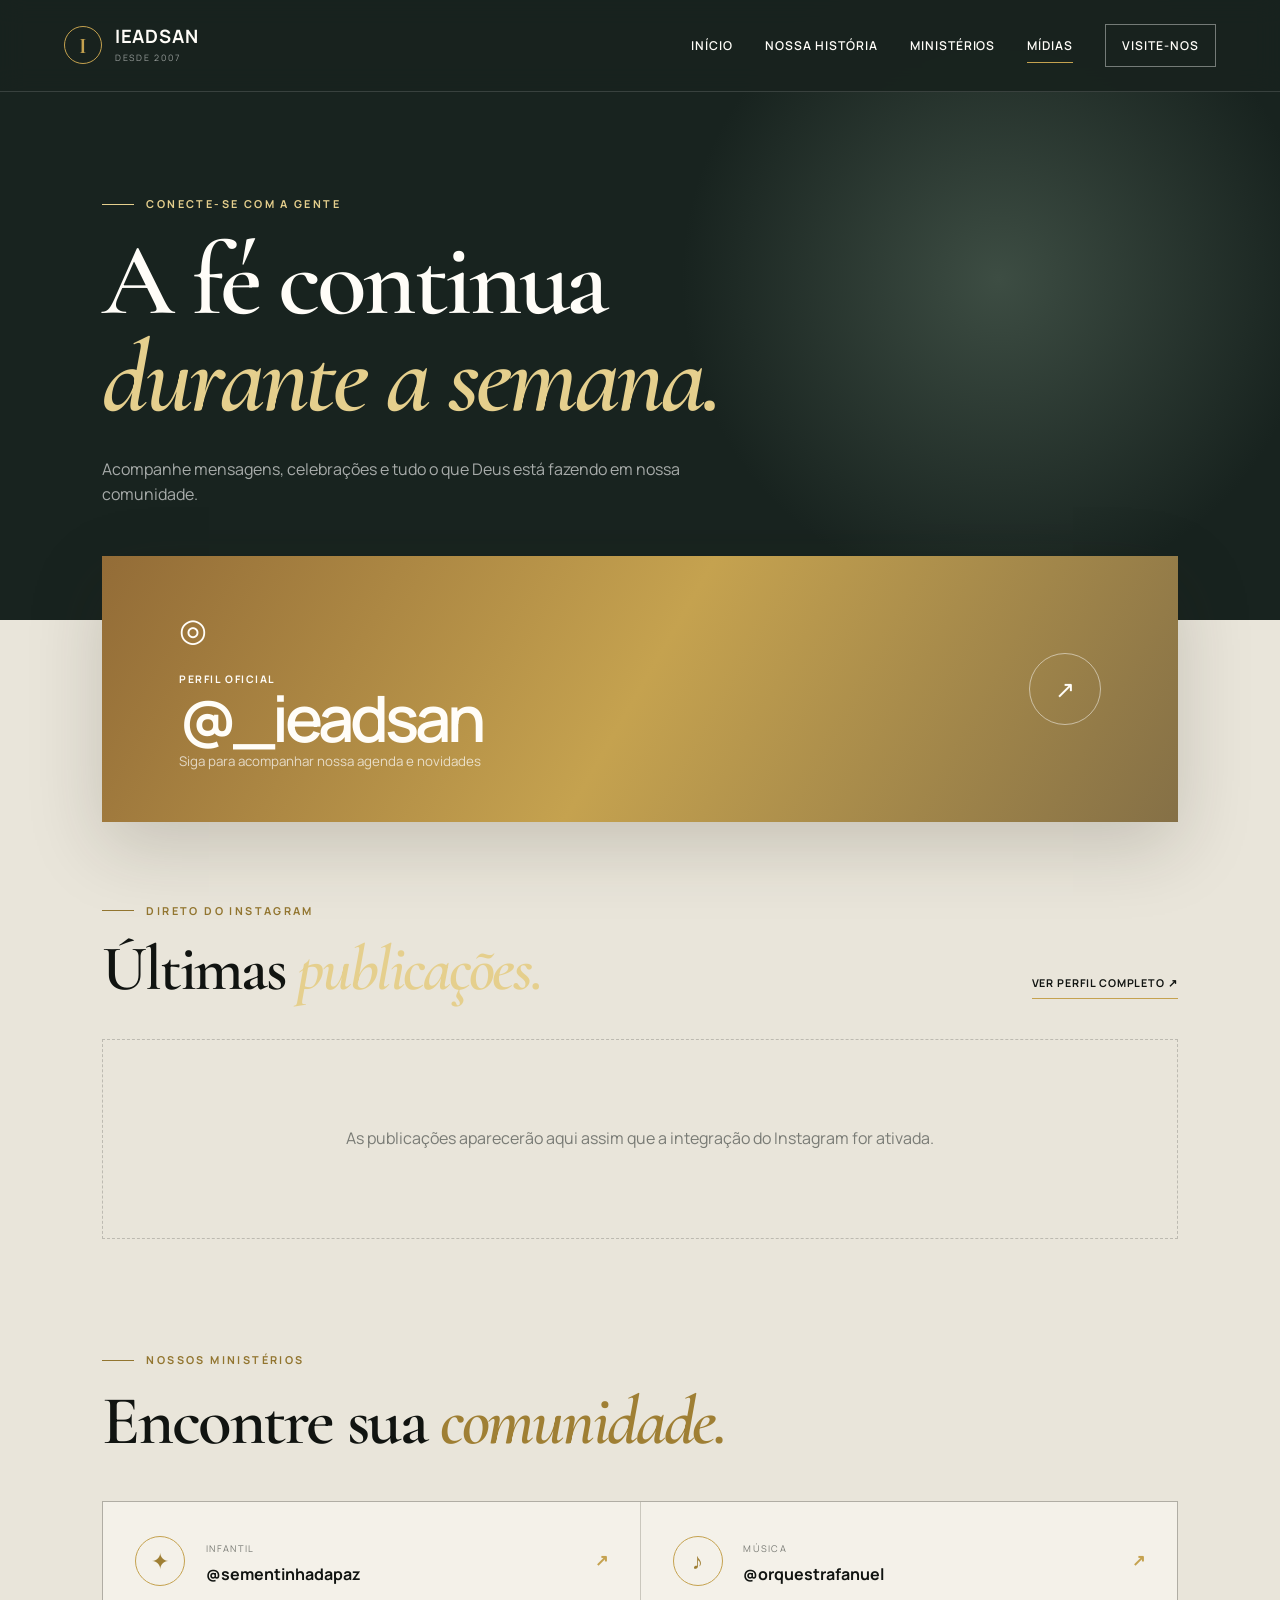
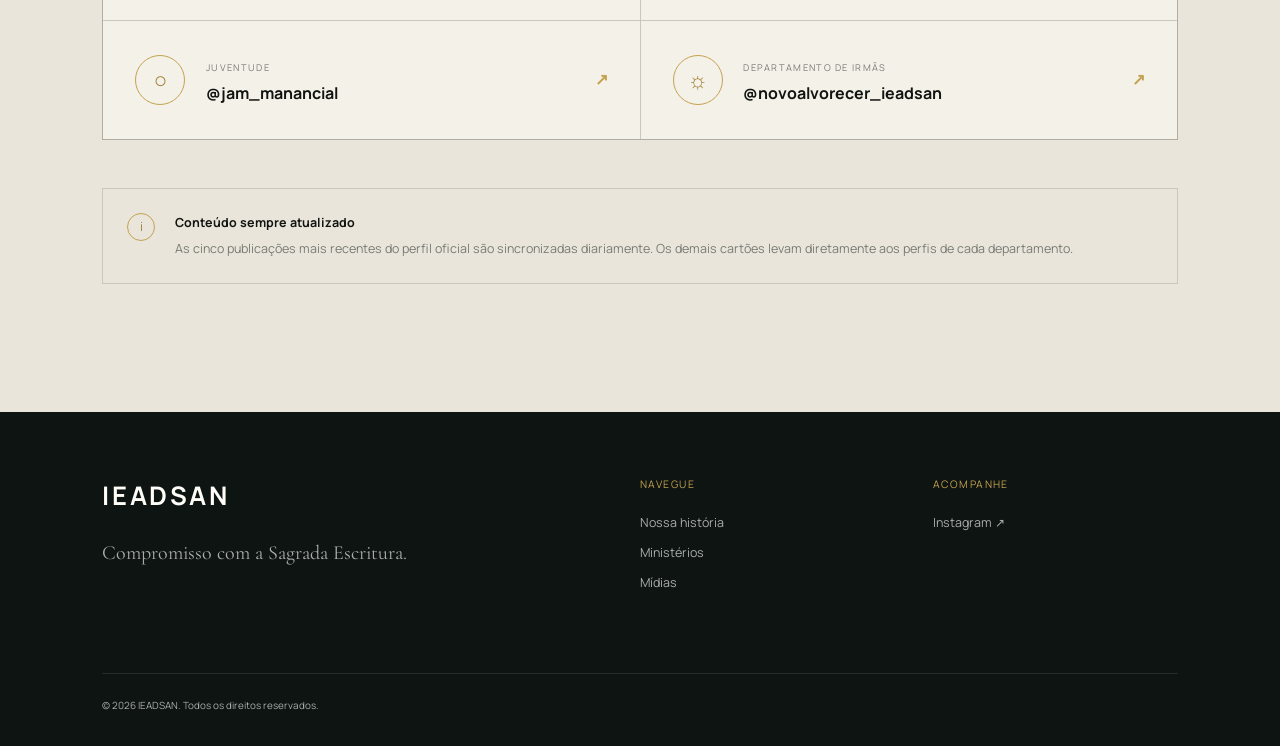
==== midias.html @ f5cc2887 "feat: cria site institucional da IEADSAN" ====
<!doctype html>
<html lang="pt-BR">
  <head>
    <meta charset="UTF-8" />
    <meta name="viewport" content="width=device-width, initial-scale=1.0" />
    <meta name="description" content="Acompanhe as novidades, cultos e ministérios da IEADSAN nas redes sociais." />
    <meta name="theme-color" content="#18231f" />
    <title>Mídias | IEADSAN</title>
    <link rel="preconnect" href="https://fonts.googleapis.com" />
    <link rel="preconnect" href="https://fonts.gstatic.com" crossorigin />
    <link href="https://fonts.googleapis.com/css2?family=Cormorant+Garamond:wght@600;700&family=Manrope:wght@400;500;600;700&display=swap" rel="stylesheet" />
    <link rel="stylesheet" href="assets/css/styles.css" />
    <script src="assets/js/main.js" defer></script>
  </head>
  <body>
    <a class="skip-link" href="#conteudo">Ir para o conteúdo</a>
    <header class="site-header solid" data-header>
      <a class="brand" href="index.html" aria-label="IEADSAN — página inicial"><span class="brand-mark" aria-hidden="true">I</span><span><strong>IEADSAN</strong><small>Desde 2007</small></span></a>
      <button class="menu-toggle" type="button" aria-expanded="false" aria-controls="menu-principal"><span></span><span></span><span></span><span class="sr-only">Abrir menu</span></button>
      <nav id="menu-principal" class="main-nav" aria-label="Navegação principal"><a href="index.html">Início</a><a href="index.html#nossa-historia">Nossa história</a><a href="index.html#ministerios">Ministérios</a><a class="active" href="midias.html">Mídias</a><a class="nav-cta" href="index.html#visite-nos">Visite-nos</a></nav>
    </header>

    <main id="conteudo" class="media-page">
      <section class="media-hero">
        <p class="eyebrow reveal">Conecte-se com a gente</p>
        <h1 class="reveal">A fé continua<br /><em>durante a semana.</em></h1>
        <p class="reveal">Acompanhe mensagens, celebrações e tudo o que Deus está fazendo em nossa comunidade.</p>
      </section>

      <section class="social-hub section-shell">
        <a class="main-profile reveal" href="https://www.instagram.com/_ieadsan/" target="_blank" rel="noreferrer">
          <div><span class="instagram-icon">◎</span><p>Perfil oficial</p><h2>@_ieadsan</h2><small>Siga para acompanhar nossa agenda e novidades</small></div><span class="arrow-circle">↗</span>
        </a>

        <section class="latest-posts reveal" aria-labelledby="ultimas-publicacoes">
          <div class="posts-heading">
            <div><p class="eyebrow dark">Direto do Instagram</p><h2 id="ultimas-publicacoes">Últimas <em>publicações.</em></h2></div>
            <a href="https://www.instagram.com/_ieadsan/" target="_blank" rel="noreferrer">Ver perfil completo ↗</a>
          </div>
          <div class="instagram-feed" data-instagram-feed aria-live="polite">
            <p class="feed-fallback">As publicações aparecerão aqui assim que a integração do Instagram for ativada.</p>
          </div>
        </section>

        <div class="social-heading reveal"><p class="eyebrow dark">Nossos ministérios</p><h2>Encontre sua <em>comunidade.</em></h2></div>
        <div class="profile-grid">
          <a class="profile-card reveal" href="https://www.instagram.com/sementinhadapaz/" target="_blank" rel="noreferrer"><span>✦</span><div><small>Infantil</small><h3>@sementinhadapaz</h3></div><b>↗</b></a>
          <a class="profile-card reveal" href="https://www.instagram.com/orquestrafanuel/" target="_blank" rel="noreferrer"><span>♪</span><div><small>Música</small><h3>@orquestrafanuel</h3></div><b>↗</b></a>
          <a class="profile-card reveal" href="https://www.instagram.com/jam_manancial/" target="_blank" rel="noreferrer"><span>○</span><div><small>Juventude</small><h3>@jam_manancial</h3></div><b>↗</b></a>
          <a class="profile-card reveal" href="https://www.instagram.com/novoalvorecer_ieadsan/" target="_blank" rel="noreferrer"><span>☼</span><div><small>Departamento de Irmãs</small><h3>@novoalvorecer_ieadsan</h3></div><b>↗</b></a>
        </div>

        <aside class="embed-note reveal">
          <span>i</span><div><strong>Conteúdo sempre atualizado</strong><p>As cinco publicações mais recentes do perfil oficial são sincronizadas diariamente. Os demais cartões levam diretamente aos perfis de cada departamento.</p></div>
        </aside>
      </section>
    </main>

    <footer class="site-footer">
      <div class="footer-brand"><strong>IEADSAN</strong><p>Compromisso com a Sagrada Escritura.</p></div>
      <div><small>Navegue</small><a href="index.html#nossa-historia">Nossa história</a><a href="index.html#ministerios">Ministérios</a><a href="midias.html">Mídias</a></div>
      <div><small>Acompanhe</small><a href="https://www.instagram.com/_ieadsan/" target="_blank" rel="noreferrer">Instagram ↗</a></div>
      <p class="copyright">© <span data-year></span> IEADSAN. Todos os direitos reservados.</p>
    </footer>
  </body>
</html>
---- assets/css/styles.css ----
:root {
  --ink: #111411;
  --forest: #18231f;
  --forest-2: #22332c;
  --gold: #c5a24f;
  --gold-light: #e5cf8d;
  --paper: #f4f1e9;
  --white: #fffdf8;
  --muted: #797b75;
  --line: rgba(17, 20, 17, 0.14);
  --serif: "Cormorant Garamond", Georgia, serif;
  --sans: "Manrope", Arial, sans-serif;
}

* { box-sizing: border-box; }
html { scroll-behavior: smooth; }
body { margin: 0; background: var(--paper); color: var(--ink); font-family: var(--sans); line-height: 1.6; }
a { color: inherit; text-decoration: none; }
button { color: inherit; font: inherit; }
.skip-link { position: fixed; left: 1rem; top: -5rem; z-index: 100; padding: .7rem 1rem; background: var(--gold); color: var(--ink); }
.skip-link:focus { top: 1rem; }
.sr-only { position: absolute; width: 1px; height: 1px; padding: 0; overflow: hidden; clip: rect(0,0,0,0); white-space: nowrap; border: 0; }

.site-header { height: 92px; padding: 0 clamp(1.5rem, 5vw, 5rem); position: absolute; inset: 0 0 auto; z-index: 20; display: flex; align-items: center; justify-content: space-between; color: var(--white); border-bottom: 1px solid rgba(255,255,255,.14); transition: .3s ease; }
.site-header.solid { position: fixed; background: rgba(24,35,31,.96); backdrop-filter: blur(12px); }
.site-header.scrolled { position: fixed; height: 74px; background: rgba(24,35,31,.96); backdrop-filter: blur(12px); box-shadow: 0 8px 30px rgba(0,0,0,.12); }
.brand { display: flex; align-items: center; gap: .8rem; letter-spacing: .05em; }
.brand-mark { display: grid; place-items: center; width: 38px; height: 38px; border: 1px solid var(--gold); border-radius: 50%; color: var(--gold); font-family: var(--serif); font-size: 1.4rem; font-weight: 700; }
.brand strong { display: block; font-size: 1.15rem; line-height: 1.1; }
.brand small { display: block; margin-top: .25rem; color: rgba(255,255,255,.55); font-size: .55rem; letter-spacing: .2em; text-transform: uppercase; }
.main-nav { display: flex; align-items: center; gap: clamp(1rem, 2.5vw, 2.5rem); font-size: .76rem; font-weight: 600; letter-spacing: .08em; text-transform: uppercase; }
.main-nav a:not(.nav-cta) { position: relative; padding: .5rem 0; }
.main-nav a:not(.nav-cta)::after { content: ""; position: absolute; left: 0; right: 100%; bottom: 0; height: 1px; background: var(--gold); transition: .25s; }
.main-nav a:hover::after, .main-nav a.active::after { right: 0; }
.nav-cta { padding: .65rem 1rem; border: 1px solid rgba(255,255,255,.4); }
.nav-cta:hover { color: var(--ink); background: var(--gold); border-color: var(--gold); }
.menu-toggle { display: none; background: none; border: 0; width: 40px; padding: .5rem; }
.menu-toggle span:not(.sr-only) { display: block; height: 1px; margin: 6px 0; background: currentColor; transition: .2s; }

.hero { min-height: 100svh; position: relative; overflow: hidden; padding: 10rem clamp(1.5rem, 8vw, 8rem) 5rem; display: grid; grid-template-columns: 1.2fr .8fr; align-items: center; gap: 4rem; color: var(--white); background: radial-gradient(circle at 72% 43%, #34463c 0, var(--forest) 32%, #101814 75%); }
.hero::before { content: ""; position: absolute; inset: 0; opacity: .25; background-image: linear-gradient(rgba(255,255,255,.035) 1px, transparent 1px), linear-gradient(90deg, rgba(255,255,255,.035) 1px, transparent 1px); background-size: 65px 65px; mask-image: linear-gradient(to right, transparent, #000); }
.hero-glow { position: absolute; width: 34vw; aspect-ratio: 1; right: 9vw; top: 52%; translate: 0 -50%; border: 1px solid rgba(197,162,79,.28); border-radius: 50%; box-shadow: 0 0 120px rgba(197,162,79,.09), inset 0 0 100px rgba(197,162,79,.04); }
.hero-glow::before, .hero-glow::after { content: ""; position: absolute; border: 1px solid rgba(197,162,79,.12); border-radius: 50%; }
.hero-glow::before { inset: -2rem; }.hero-glow::after { inset: 2rem; }
.hero-content, .hero-seal { position: relative; z-index: 2; }
.eyebrow { margin: 0 0 1.25rem; color: var(--gold-light); font-size: .68rem; font-weight: 700; letter-spacing: .22em; text-transform: uppercase; }
.eyebrow::before { content: ""; display: inline-block; width: 32px; height: 1px; margin: 0 .75rem .2rem 0; background: currentColor; }
.eyebrow.dark { color: #92752f; }
h1, h2 { margin: 0; font-family: var(--serif); line-height: .94; letter-spacing: -.035em; font-weight: 600; }
h1 { max-width: 800px; font-size: clamp(4.2rem, 8vw, 8.8rem); }
h2 { font-size: clamp(3.1rem, 5.4vw, 6rem); }
h1 em, h2 em { color: var(--gold-light); font-weight: 600; }
.story h2 em, .ministries h2 em, .social-heading h2 em { color: #9f7f34; }
.hero-lead { max-width: 650px; margin: 2rem 0 2.4rem; color: rgba(255,255,255,.67); font-size: clamp(1rem, 1.3vw, 1.15rem); }
.church-slogan { width: fit-content; margin: -1rem 0 2.4rem; padding: .6rem 1rem .6rem 1.2rem; border-left: 2px solid var(--gold); color: var(--gold-light); font-family: var(--serif); font-size: clamp(1rem, 1.5vw, 1.3rem); letter-spacing: .02em; }
.hero-actions { display: flex; align-items: center; gap: 2rem; }
.button { display: inline-flex; padding: .95rem 1.35rem; align-items: center; justify-content: center; font-size: .73rem; font-weight: 700; letter-spacing: .1em; text-transform: uppercase; transition: .25s; }
.button-primary { color: var(--ink); background: var(--gold); }
.button-primary:hover { background: var(--gold-light); transform: translateY(-2px); }
.text-link { font-size: .8rem; font-weight: 600; }.text-link span { margin-left: .5rem; color: var(--gold); }
.hero-seal { justify-self: center; display: grid; place-items: center; width: min(30vw, 360px); aspect-ratio: 1; }
.seal-orbit { position: absolute; inset: 0; display: flex; justify-content: space-around; align-items: flex-start; padding: 1rem; border: 1px solid rgba(197,162,79,.45); border-radius: 50%; color: rgba(255,255,255,.55); font-size: .55rem; letter-spacing: .15em; text-transform: uppercase; animation: spin 28s linear infinite; }
.seal-orbit span { background: var(--forest-2); padding: .25rem; }.seal-orbit i { width: 4px; height: 4px; margin-top: .45rem; background: var(--gold); border-radius: 50%; }
.seal-core { display: grid; place-items: center; width: 66%; aspect-ratio: 1; border-radius: 50%; background: linear-gradient(145deg, rgba(255,255,255,.1), rgba(255,255,255,.02)); border: 1px solid rgba(255,255,255,.17); box-shadow: inset 0 0 50px rgba(0,0,0,.22); }
.seal-core strong { font-size: clamp(1.2rem, 2.5vw, 2rem); letter-spacing: .12em; }.seal-core small { margin-top: -42%; color: var(--gold-light); letter-spacing: .2em; text-transform: uppercase; }
@keyframes spin { to { transform: rotate(360deg); } }
.scroll-note { position: absolute; z-index: 2; bottom: 2rem; left: clamp(1.5rem, 8vw, 8rem); margin: 0; color: rgba(255,255,255,.36); font-size: .6rem; letter-spacing: .15em; text-transform: uppercase; }.scroll-note span { display: inline-block; width: 42px; height: 1px; margin: 0 .8rem .2rem 0; background: var(--gold); }

.section-shell { padding: clamp(5rem, 10vw, 9rem) clamp(1.5rem, 8vw, 8rem); }
.story { position: relative; display: grid; grid-template-columns: .15fr 1fr .8fr; gap: 3rem 5vw; background: var(--paper); }
.section-number { color: rgba(17,20,17,.13); font-family: var(--serif); font-size: 4rem; }
.story-intro h2 { max-width: 720px; }.story-copy { padding-top: 2.5rem; color: #555952; }.lead-copy { color: var(--ink); font-family: var(--serif); font-size: 1.55rem; line-height: 1.35; }
.editor-note { padding-left: 1rem; border-left: 2px solid var(--gold); color: #7b704f; font-size: .72rem; }
.editor-note.light { border-color: var(--gold-light); color: rgba(255,255,255,.55); }
.story-quote { grid-column: 2 / 4; margin-top: 3rem; padding: 3rem 0 0 12vw; border-top: 1px solid var(--line); position: relative; }.quote-mark { position: absolute; left: 2vw; top: 2rem; color: var(--gold); font-family: var(--serif); font-size: 6rem; line-height: 1; }.story blockquote { margin: 0; font-family: var(--serif); font-size: clamp(2rem, 4vw, 4.3rem); font-style: italic; }.story cite { color: var(--muted); font-size: .7rem; letter-spacing: .16em; text-transform: uppercase; }
.story-continuation { grid-column: 2 / 4; columns: 2; column-gap: 5vw; padding-top: 1rem; color: #555952; border-top: 1px solid var(--line); }.story-continuation p { margin-top: 0; break-inside: avoid; }
.values-band { padding: 2.5rem clamp(1.5rem, 8vw, 8rem); display: grid; grid-template-columns: repeat(4, 1fr); background: var(--gold); }.value { display: flex; gap: 1rem; align-items: center; padding: .5rem 2rem; border-right: 1px solid rgba(17,20,17,.2); }.value:last-child { border: 0; }.value > span { color: rgba(17,20,17,.4); font-family: var(--serif); font-size: 1.7rem; }.value strong, .value small { display: block; }.value strong { font-family: var(--serif); font-size: 1.45rem; }.value small { font-size: .6rem; letter-spacing: .12em; text-transform: uppercase; }

.ministries { background: #e9e5da; }.section-heading { display: flex; justify-content: space-between; align-items: end; gap: 3rem; margin-bottom: 4rem; }.section-heading > p { max-width: 360px; color: var(--muted); }.ministry-grid { display: grid; grid-template-columns: repeat(4, 1fr); border: 1px solid var(--line); }.ministry-card { min-height: 390px; padding: 2rem; display: flex; flex-direction: column; border-right: 1px solid var(--line); transition: .3s; }.ministry-card:last-child { border: 0; }.ministry-card:hover, .ministry-card.featured { color: var(--white); background: var(--forest); transform: translateY(-8px); box-shadow: 0 20px 60px rgba(20,30,25,.15); }.card-index { color: var(--muted); font-size: .6rem; }.card-icon { margin: 3rem 0 2rem; color: var(--gold); font-family: var(--serif); font-size: 2.8rem; }.ministry-card h3 { margin: 0 0 1rem; font-family: var(--serif); font-size: 1.8rem; line-height: 1.1; }.ministry-card p { color: var(--muted); font-size: .82rem; }.ministry-card:hover p, .ministry-card.featured p { color: rgba(255,255,255,.58); }.card-link { margin-top: auto; color: #9f7f34; font-size: .65rem; font-weight: 700; letter-spacing: .09em; text-transform: uppercase; }.ministry-card:hover .card-link, .ministry-card.featured .card-link { color: var(--gold-light); }
.visit { display: grid; grid-template-columns: 1.25fr .75fr; color: var(--white); background: var(--forest); }.visit-copy { padding: clamp(5rem, 10vw, 9rem) clamp(1.5rem, 8vw, 8rem); }.visit-copy p:not(.eyebrow) { max-width: 560px; margin: 2rem 0; color: rgba(255,255,255,.6); }.service-info { padding: clamp(5rem, 10vw, 9rem) clamp(1.5rem, 5vw, 5rem); background: #21302a; }.info-row { display: flex; justify-content: space-between; gap: 2rem; padding: 1.3rem 0; border-bottom: 1px solid rgba(255,255,255,.13); }.info-row span { color: rgba(255,255,255,.55); }.address-block { margin-top: 3rem; }.address-block small { color: var(--gold-light); letter-spacing: .12em; text-transform: uppercase; }.address-block p { font-family: var(--serif); font-size: 1.5rem; line-height: 1.35; }
.info-row strong { max-width: 55%; text-align: right; }.church-details { display: grid; grid-template-columns: 1fr 1fr; gap: 1.5rem; margin-top: 2rem; padding-top: 1.5rem; border-top: 1px solid rgba(255,255,255,.13); }.church-details p { margin: 0; }.church-details small, .church-details strong { display: block; }.church-details small { margin-bottom: .35rem; color: var(--gold-light); font-size: .57rem; letter-spacing: .12em; text-transform: uppercase; }.church-details strong { font-size: .76rem; }

.site-footer { padding: 4rem clamp(1.5rem, 8vw, 8rem) 2rem; display: grid; grid-template-columns: 2fr 1fr 1fr; gap: 3rem; color: rgba(255,255,255,.65); background: #0d1411; }.footer-brand strong { color: var(--white); font-size: 1.6rem; letter-spacing: .1em; }.footer-brand p { font-family: var(--serif); font-size: 1.25rem; }.site-footer div:not(.footer-brand) { display: flex; flex-direction: column; gap: .65rem; font-size: .78rem; }.site-footer small { margin-bottom: .6rem; color: var(--gold); letter-spacing: .14em; text-transform: uppercase; }.site-footer a:hover { color: var(--white); }.copyright { grid-column: 1 / -1; margin: 2rem 0 0; padding-top: 1.5rem; border-top: 1px solid rgba(255,255,255,.1); font-size: .62rem; }

.media-page { background: #e9e5da; }.media-hero { min-height: 620px; padding: 11rem clamp(1.5rem, 8vw, 8rem) 7rem; display: flex; flex-direction: column; justify-content: end; color: var(--white); background: radial-gradient(circle at 78% 45%, #3d4d43, transparent 30%), var(--forest); }.media-hero h1 { font-size: clamp(4rem, 8vw, 8rem); }.media-hero > p:last-child { max-width: 600px; margin: 2rem 0 0; color: rgba(255,255,255,.62); }.social-hub { padding-top: 0; }.main-profile { position: relative; top: -4rem; min-height: 250px; padding: 3rem clamp(2rem, 6vw, 5rem); display: flex; justify-content: space-between; align-items: center; color: var(--white); background: linear-gradient(120deg, #936c37, var(--gold), #857046); box-shadow: 0 24px 70px rgba(40,35,20,.18); transition: .25s; }.main-profile:hover { transform: translateY(-5px); }.instagram-icon { font-size: 2rem; }.main-profile p { margin: 1rem 0 0; font-size: .65rem; font-weight: 700; letter-spacing: .15em; text-transform: uppercase; }.main-profile h2 { font-family: var(--sans); font-size: clamp(2.2rem, 5vw, 4rem); letter-spacing: -.06em; }.main-profile small { color: rgba(255,255,255,.7); }.arrow-circle { display: grid; place-items: center; width: 72px; height: 72px; border: 1px solid rgba(255,255,255,.5); border-radius: 50%; font-size: 1.5rem; }.social-heading { margin: 2rem 0 3rem; }.profile-grid { display: grid; grid-template-columns: 1fr 1fr; gap: 1px; background: var(--line); border: 1px solid var(--line); }.profile-card { min-width: 0; padding: 2rem; display: grid; grid-template-columns: auto 1fr auto; align-items: center; gap: 1.3rem; background: var(--paper); transition: .25s; }.profile-card:hover { color: var(--white); background: var(--forest); }.profile-card > span { display: grid; place-items: center; width: 50px; height: 50px; color: #9f7f34; border: 1px solid var(--gold); border-radius: 50%; font-size: 1.4rem; }.profile-card small { color: var(--muted); font-size: .58rem; letter-spacing: .14em; text-transform: uppercase; }.profile-card h3 { max-width: 100%; margin: .15rem 0 0; overflow-wrap: anywhere; font-size: clamp(.78rem, 1.25vw, 1rem); }.profile-card b { color: var(--gold); }.embed-note { margin-top: 3rem; padding: 1.5rem; display: flex; gap: 1.2rem; border: 1px solid var(--line); color: var(--muted); font-size: .78rem; }.embed-note > span { flex: 0 0 auto; display: grid; place-items: center; width: 28px; height: 28px; border: 1px solid var(--gold); border-radius: 50%; color: #9f7f34; }.embed-note strong { color: var(--ink); }.embed-note p { margin: .4rem 0 0; }
.latest-posts { margin: 1rem 0 7rem; }.posts-heading { display: flex; align-items: end; justify-content: space-between; gap: 2rem; margin-bottom: 2.5rem; }.posts-heading h2 { font-size: clamp(2.8rem, 5vw, 5rem); }.posts-heading > a { padding-bottom: .4rem; border-bottom: 1px solid var(--gold); font-size: .67rem; font-weight: 700; letter-spacing: .08em; text-transform: uppercase; }.instagram-feed { display: grid; grid-template-columns: repeat(5, 1fr); gap: .75rem; min-height: 200px; }.instagram-post { position: relative; overflow: hidden; aspect-ratio: 1; background: #d8d3c6; }.instagram-post img { width: 100%; height: 100%; display: block; object-fit: cover; transition: transform .45s ease; }.instagram-post span { position: absolute; inset: auto 0 0; padding: 2.5rem .8rem .8rem; color: var(--white); background: linear-gradient(transparent, rgba(10,15,12,.85)); font-size: .58rem; font-weight: 700; letter-spacing: .06em; text-transform: uppercase; opacity: 0; transition: opacity .25s; }.instagram-post:hover img { transform: scale(1.05); }.instagram-post:hover span { opacity: 1; }.feed-fallback { grid-column: 1 / -1; margin: 0; padding: 4rem 2rem; display: grid; place-items: center; border: 1px dashed rgba(17,20,17,.2); color: var(--muted); text-align: center; }

.reveal { opacity: 0; transform: translateY(20px); transition: opacity .7s ease, transform .7s ease; }.reveal.visible { opacity: 1; transform: translateY(0); }
@media (prefers-reduced-motion: reduce) { html { scroll-behavior: auto; }.reveal { opacity: 1; transform: none; transition: none; }.seal-orbit { animation: none; } }

@media (max-width: 960px) {
  .site-header { height: 74px; }.menu-toggle { display: block; z-index: 2; }.main-nav { position: fixed; inset: 0; padding: 7rem 2rem 3rem; flex-direction: column; justify-content: center; gap: 1.5rem; font-size: 1rem; background: var(--forest); transform: translateX(100%); transition: .3s; }.main-nav.open { transform: translateX(0); }.menu-toggle[aria-expanded="true"] span:nth-child(1) { transform: translateY(7px) rotate(45deg); }.menu-toggle[aria-expanded="true"] span:nth-child(2) { opacity: 0; }.menu-toggle[aria-expanded="true"] span:nth-child(3) { transform: translateY(-7px) rotate(-45deg); }
  .hero { grid-template-columns: 1fr; padding-top: 9rem; }.hero-seal { position: absolute; right: -10vw; bottom: -8vw; width: 50vw; opacity: .28; }.hero-content { max-width: 760px; }.story { grid-template-columns: 1fr; }.section-number { display: none; }.story-quote, .story-continuation { grid-column: 1; }.story-quote { padding-left: 5rem; }.values-band { grid-template-columns: 1fr 1fr; }.value:nth-child(2) { border-right: 0; }.value:nth-child(-n+2) { border-bottom: 1px solid rgba(17,20,17,.2); }.ministry-grid { grid-template-columns: 1fr 1fr; }.ministry-card:nth-child(2) { border-right: 0; }.ministry-card:nth-child(-n+2) { border-bottom: 1px solid var(--line); }.visit { grid-template-columns: 1fr; }
}

@media (max-width: 640px) {
  h1 { font-size: clamp(3.3rem, 18vw, 5.4rem); }.hero { min-height: 760px; padding-bottom: 6rem; }.hero-actions { align-items: flex-start; flex-direction: column; gap: 1.2rem; }.hero-seal { width: 75vw; right: -30vw; bottom: -8vw; }.scroll-note { display: none; }
  .section-shell { padding-block: 5rem; }.story { gap: 2rem; }.story-copy { padding-top: 0; }.story-quote { margin-top: 1rem; padding-left: 3rem; }.story-continuation { columns: 1; }.quote-mark { left: 0; }.values-band { grid-template-columns: 1fr; }.value { border: 0; border-bottom: 1px solid rgba(17,20,17,.2) !important; }.value:last-child { border-bottom: 0 !important; }.section-heading { align-items: start; flex-direction: column; }.ministry-grid { grid-template-columns: 1fr; }.ministry-card { min-height: 330px; border: 0; border-bottom: 1px solid var(--line) !important; }.ministry-card:last-child { border-bottom: 0 !important; }.site-footer { grid-template-columns: 1fr 1fr; }.footer-brand, .copyright { grid-column: 1 / -1; }.info-row { align-items: flex-start; flex-direction: column; gap: .35rem; }.info-row strong { max-width: 100%; text-align: left; }.church-details { grid-template-columns: 1fr; }
  .media-hero { min-height: 580px; }.main-profile { top: -2rem; padding: 2rem; }.arrow-circle { width: 52px; height: 52px; }.profile-grid { grid-template-columns: 1fr; }.profile-card { padding: 1.5rem 1rem; gap: .8rem; }.profile-card > span { width: 42px; height: 42px; }.profile-card h3 { font-size: .76rem; }
  .latest-posts { margin-bottom: 5rem; }.posts-heading { align-items: flex-start; flex-direction: column; }.instagram-feed { grid-template-columns: 1fr 1fr; }.instagram-post:last-child { display: none; }
}
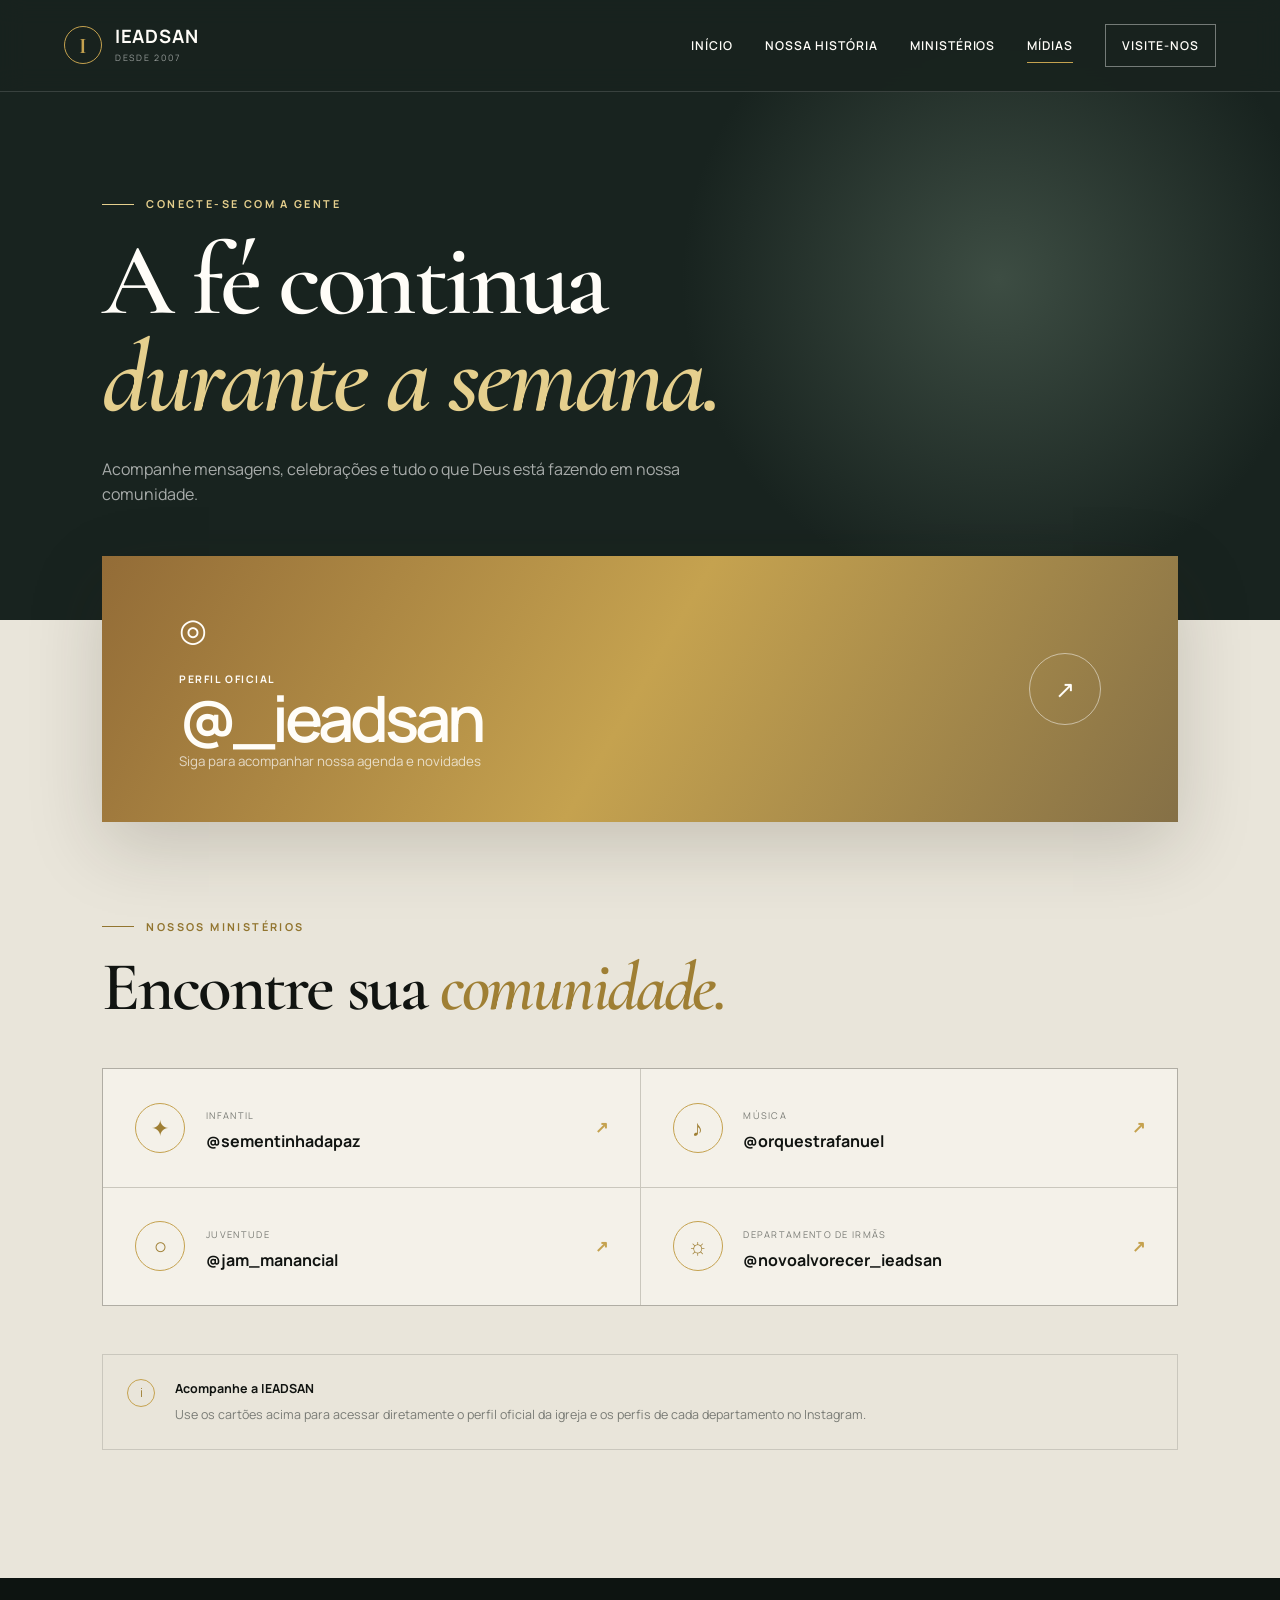
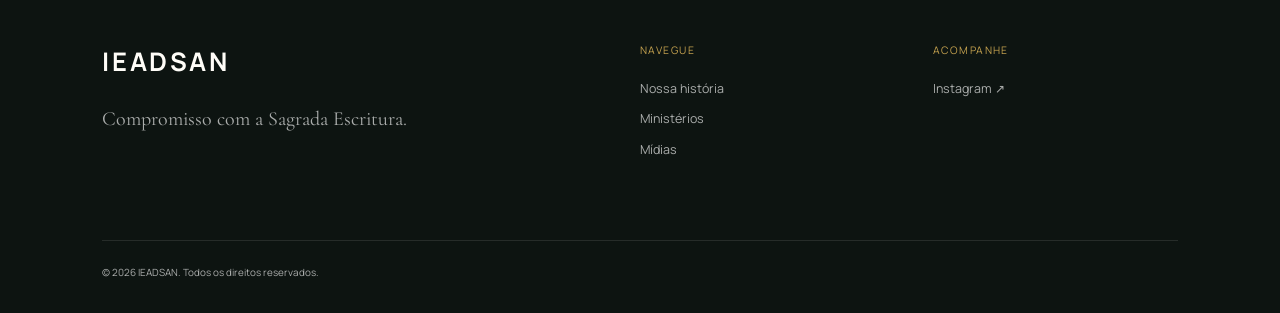
==== commit 541236f6: "refactor: remove integração com API do Instagram" ====
--- a/midias.html
+++ b/midias.html
@@ -32,16 +32,6 @@
           <div><span class="instagram-icon">◎</span><p>Perfil oficial</p><h2>@_ieadsan</h2><small>Siga para acompanhar nossa agenda e novidades</small></div><span class="arrow-circle">↗</span>
         </a>
 
-        <section class="latest-posts reveal" aria-labelledby="ultimas-publicacoes">
-          <div class="posts-heading">
-            <div><p class="eyebrow dark">Direto do Instagram</p><h2 id="ultimas-publicacoes">Últimas <em>publicações.</em></h2></div>
-            <a href="https://www.instagram.com/_ieadsan/" target="_blank" rel="noreferrer">Ver perfil completo ↗</a>
-          </div>
-          <div class="instagram-feed" data-instagram-feed aria-live="polite">
-            <p class="feed-fallback">As publicações aparecerão aqui assim que a integração do Instagram for ativada.</p>
-          </div>
-        </section>
-
         <div class="social-heading reveal"><p class="eyebrow dark">Nossos ministérios</p><h2>Encontre sua <em>comunidade.</em></h2></div>
         <div class="profile-grid">
           <a class="profile-card reveal" href="https://www.instagram.com/sementinhadapaz/" target="_blank" rel="noreferrer"><span>✦</span><div><small>Infantil</small><h3>@sementinhadapaz</h3></div><b>↗</b></a>
@@ -51,7 +41,7 @@
         </div>
 
         <aside class="embed-note reveal">
-          <span>i</span><div><strong>Conteúdo sempre atualizado</strong><p>As cinco publicações mais recentes do perfil oficial são sincronizadas diariamente. Os demais cartões levam diretamente aos perfis de cada departamento.</p></div>
+          <span>i</span><div><strong>Acompanhe a IEADSAN</strong><p>Use os cartões acima para acessar diretamente o perfil oficial da igreja e os perfis de cada departamento no Instagram.</p></div>
         </aside>
       </section>
     </main>
--- a/assets/css/styles.css
+++ b/assets/css/styles.css
@@ -83,7 +83,6 @@
 .site-footer { padding: 4rem clamp(1.5rem, 8vw, 8rem) 2rem; display: grid; grid-template-columns: 2fr 1fr 1fr; gap: 3rem; color: rgba(255,255,255,.65); background: #0d1411; }.footer-brand strong { color: var(--white); font-size: 1.6rem; letter-spacing: .1em; }.footer-brand p { font-family: var(--serif); font-size: 1.25rem; }.site-footer div:not(.footer-brand) { display: flex; flex-direction: column; gap: .65rem; font-size: .78rem; }.site-footer small { margin-bottom: .6rem; color: var(--gold); letter-spacing: .14em; text-transform: uppercase; }.site-footer a:hover { color: var(--white); }.copyright { grid-column: 1 / -1; margin: 2rem 0 0; padding-top: 1.5rem; border-top: 1px solid rgba(255,255,255,.1); font-size: .62rem; }
 
 .media-page { background: #e9e5da; }.media-hero { min-height: 620px; padding: 11rem clamp(1.5rem, 8vw, 8rem) 7rem; display: flex; flex-direction: column; justify-content: end; color: var(--white); background: radial-gradient(circle at 78% 45%, #3d4d43, transparent 30%), var(--forest); }.media-hero h1 { font-size: clamp(4rem, 8vw, 8rem); }.media-hero > p:last-child { max-width: 600px; margin: 2rem 0 0; color: rgba(255,255,255,.62); }.social-hub { padding-top: 0; }.main-profile { position: relative; top: -4rem; min-height: 250px; padding: 3rem clamp(2rem, 6vw, 5rem); display: flex; justify-content: space-between; align-items: center; color: var(--white); background: linear-gradient(120deg, #936c37, var(--gold), #857046); box-shadow: 0 24px 70px rgba(40,35,20,.18); transition: .25s; }.main-profile:hover { transform: translateY(-5px); }.instagram-icon { font-size: 2rem; }.main-profile p { margin: 1rem 0 0; font-size: .65rem; font-weight: 700; letter-spacing: .15em; text-transform: uppercase; }.main-profile h2 { font-family: var(--sans); font-size: clamp(2.2rem, 5vw, 4rem); letter-spacing: -.06em; }.main-profile small { color: rgba(255,255,255,.7); }.arrow-circle { display: grid; place-items: center; width: 72px; height: 72px; border: 1px solid rgba(255,255,255,.5); border-radius: 50%; font-size: 1.5rem; }.social-heading { margin: 2rem 0 3rem; }.profile-grid { display: grid; grid-template-columns: 1fr 1fr; gap: 1px; background: var(--line); border: 1px solid var(--line); }.profile-card { min-width: 0; padding: 2rem; display: grid; grid-template-columns: auto 1fr auto; align-items: center; gap: 1.3rem; background: var(--paper); transition: .25s; }.profile-card:hover { color: var(--white); background: var(--forest); }.profile-card > span { display: grid; place-items: center; width: 50px; height: 50px; color: #9f7f34; border: 1px solid var(--gold); border-radius: 50%; font-size: 1.4rem; }.profile-card small { color: var(--muted); font-size: .58rem; letter-spacing: .14em; text-transform: uppercase; }.profile-card h3 { max-width: 100%; margin: .15rem 0 0; overflow-wrap: anywhere; font-size: clamp(.78rem, 1.25vw, 1rem); }.profile-card b { color: var(--gold); }.embed-note { margin-top: 3rem; padding: 1.5rem; display: flex; gap: 1.2rem; border: 1px solid var(--line); color: var(--muted); font-size: .78rem; }.embed-note > span { flex: 0 0 auto; display: grid; place-items: center; width: 28px; height: 28px; border: 1px solid var(--gold); border-radius: 50%; color: #9f7f34; }.embed-note strong { color: var(--ink); }.embed-note p { margin: .4rem 0 0; }
-.latest-posts { margin: 1rem 0 7rem; }.posts-heading { display: flex; align-items: end; justify-content: space-between; gap: 2rem; margin-bottom: 2.5rem; }.posts-heading h2 { font-size: clamp(2.8rem, 5vw, 5rem); }.posts-heading > a { padding-bottom: .4rem; border-bottom: 1px solid var(--gold); font-size: .67rem; font-weight: 700; letter-spacing: .08em; text-transform: uppercase; }.instagram-feed { display: grid; grid-template-columns: repeat(5, 1fr); gap: .75rem; min-height: 200px; }.instagram-post { position: relative; overflow: hidden; aspect-ratio: 1; background: #d8d3c6; }.instagram-post img { width: 100%; height: 100%; display: block; object-fit: cover; transition: transform .45s ease; }.instagram-post span { position: absolute; inset: auto 0 0; padding: 2.5rem .8rem .8rem; color: var(--white); background: linear-gradient(transparent, rgba(10,15,12,.85)); font-size: .58rem; font-weight: 700; letter-spacing: .06em; text-transform: uppercase; opacity: 0; transition: opacity .25s; }.instagram-post:hover img { transform: scale(1.05); }.instagram-post:hover span { opacity: 1; }.feed-fallback { grid-column: 1 / -1; margin: 0; padding: 4rem 2rem; display: grid; place-items: center; border: 1px dashed rgba(17,20,17,.2); color: var(--muted); text-align: center; }
 
 .reveal { opacity: 0; transform: translateY(20px); transition: opacity .7s ease, transform .7s ease; }.reveal.visible { opacity: 1; transform: translateY(0); }
 @media (prefers-reduced-motion: reduce) { html { scroll-behavior: auto; }.reveal { opacity: 1; transform: none; transition: none; }.seal-orbit { animation: none; } }
@@ -97,5 +96,4 @@
   h1 { font-size: clamp(3.3rem, 18vw, 5.4rem); }.hero { min-height: 760px; padding-bottom: 6rem; }.hero-actions { align-items: flex-start; flex-direction: column; gap: 1.2rem; }.hero-seal { width: 75vw; right: -30vw; bottom: -8vw; }.scroll-note { display: none; }
   .section-shell { padding-block: 5rem; }.story { gap: 2rem; }.story-copy { padding-top: 0; }.story-quote { margin-top: 1rem; padding-left: 3rem; }.story-continuation { columns: 1; }.quote-mark { left: 0; }.values-band { grid-template-columns: 1fr; }.value { border: 0; border-bottom: 1px solid rgba(17,20,17,.2) !important; }.value:last-child { border-bottom: 0 !important; }.section-heading { align-items: start; flex-direction: column; }.ministry-grid { grid-template-columns: 1fr; }.ministry-card { min-height: 330px; border: 0; border-bottom: 1px solid var(--line) !important; }.ministry-card:last-child { border-bottom: 0 !important; }.site-footer { grid-template-columns: 1fr 1fr; }.footer-brand, .copyright { grid-column: 1 / -1; }.info-row { align-items: flex-start; flex-direction: column; gap: .35rem; }.info-row strong { max-width: 100%; text-align: left; }.church-details { grid-template-columns: 1fr; }
   .media-hero { min-height: 580px; }.main-profile { top: -2rem; padding: 2rem; }.arrow-circle { width: 52px; height: 52px; }.profile-grid { grid-template-columns: 1fr; }.profile-card { padding: 1.5rem 1rem; gap: .8rem; }.profile-card > span { width: 42px; height: 42px; }.profile-card h3 { font-size: .76rem; }
-  .latest-posts { margin-bottom: 5rem; }.posts-heading { align-items: flex-start; flex-direction: column; }.instagram-feed { grid-template-columns: 1fr 1fr; }.instagram-post:last-child { display: none; }
 }
